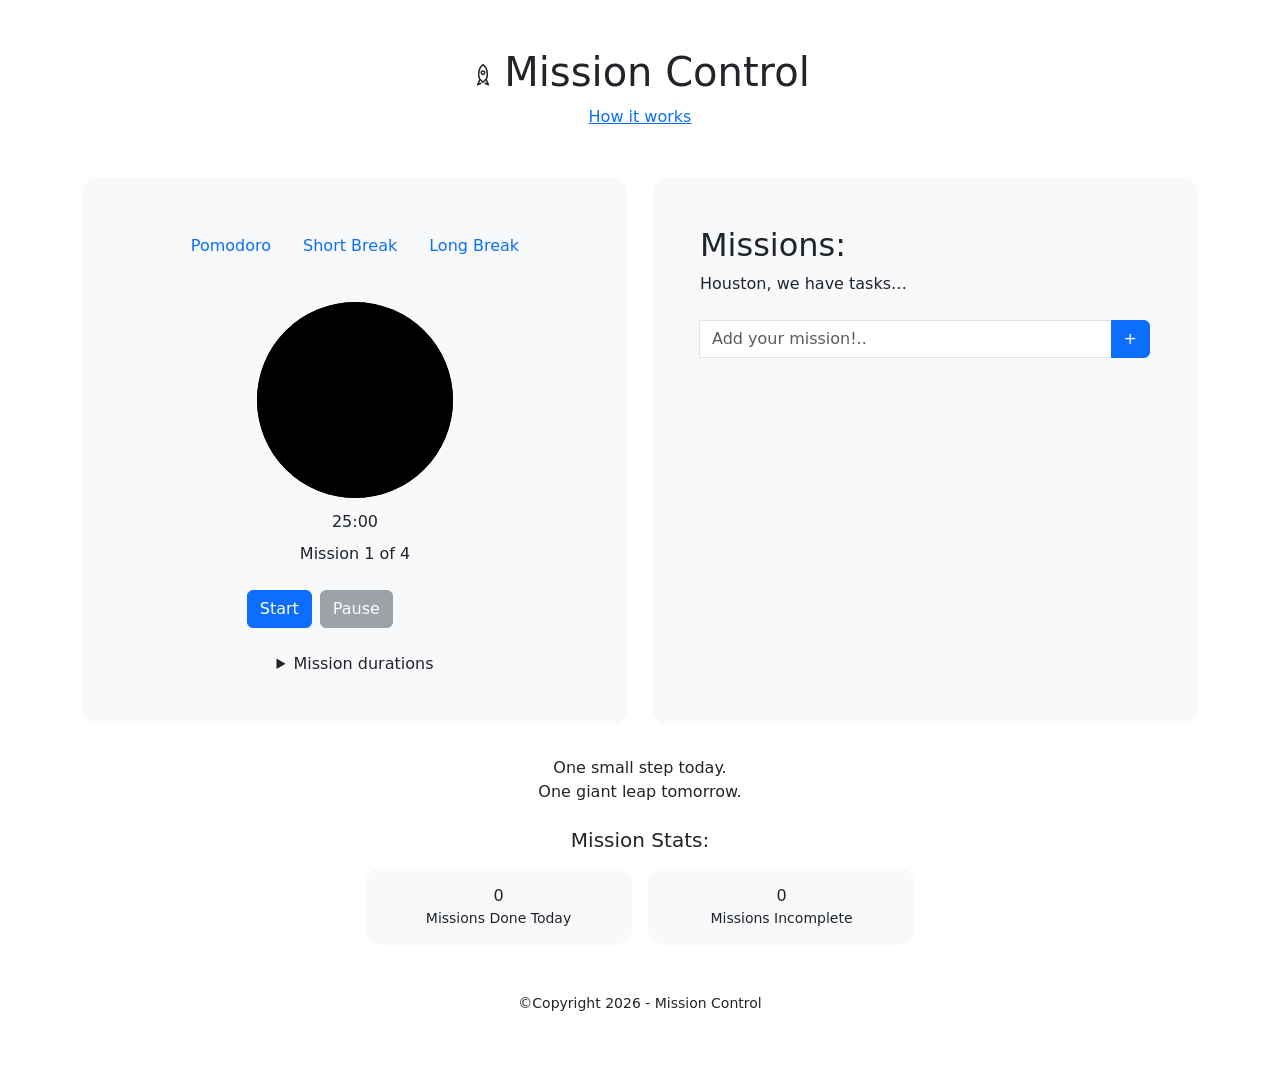
==== index.html @ 8edd3d5d "Adding styling for button and body" ====
<!DOCTYPE html>
<html lang="en">

<head>
  <meta charset="UTF-8">
  <meta name="viewport" content="width=device-width, initial-scale=1.0">
  <title>Mission Control | Pomodoro Timer &amp; Mission List</title>
  <meta name="description" content="Mission Control - a Pomodoro focus timer with a mission (task) list, built for the AI Augmented FullStack Bootcamp hackathon.">

  <!-- Fonts: Sora for display/headings, Inter for body/UI text -->
  <link rel="preconnect" href="https://fonts.googleapis.com">
  <link rel="preconnect" href="https://fonts.gstatic.com" crossorigin>
  <link href="https://fonts.googleapis.com/css2?family=Inter:wght@400;500;600&family=Sora:wght@500;600;700&display=swap" rel="stylesheet">

  <!-- Bootstrap 5.3 -->
  <link href="https://cdn.jsdelivr.net/npm/bootstrap@5.3.3/dist/css/bootstrap.min.css" rel="stylesheet">

  <link rel="stylesheet" href="css/style.css">
</head>

<body>
  <div class="container app-shell py-4 py-md-5">
    <header class="text-center mb-4 mb-md-5">
      <h1 class="app-title d-inline-flex align-items-center gap-2">
        <span class="app-title__icon" aria-hidden="true">
          <svg viewBox="0 0 24 24" width="26" height="26" fill="none" xmlns="http://www.w3.org/2000/svg">
            <path d="M12 2.5c2.5 1.8 4 5 4 8.7 0 1.6-.3 3-.8 4.3l-3.2 3.2-3.2-3.2c-.5-1.3-.8-2.7-.8-4.3 0-3.7 1.5-6.9 4-8.7Z" stroke="currentColor" stroke-width="1.4" stroke-linejoin="round" />
            <circle cx="12" cy="10" r="1.6" stroke="currentColor" stroke-width="1.4" />
            <path d="M9 16.5 7 21l3-1.4M15 16.5l2 4.5-3-1.4" stroke="currentColor" stroke-width="1.4" stroke-linecap="round" stroke-linejoin="round" />
          </svg>
        </span>
        Mission Control
      </h1>
      <div>
        <button type="button" class="btn btn-link instructions-link p-0" data-bs-toggle="modal" data-bs-target="#instructionsModal">
          How it works
        </button>
      </div>
    </header>


    <main class="row g-4">

      <!--  TIMER PANEL — Sarah (Timer core: US-1–5)  -->
      <div class="col-12 col-lg-6">
        <section class="panel card bg-body-tertiary border-0 rounded-4 p-4 p-md-5 h-100 d-flex flex-column align-items-center text-center" aria-labelledby="timer-heading">
          <h2 id="timer-heading" class="visually-hidden">Focus timer</h2>

          <!-- Mode tabs -->
          <div class="nav nav-pills mode-tabs mb-4" role="tablist" aria-label="Timer mode">
            <button type="button" class="nav-link mode-tab is-active" role="tab" aria-selected="true" aria-controls="timer-panel" id="tab-pomodoro" data-mode="pomodoro">Pomodoro</button>
            <button type="button" class="nav-link mode-tab" role="tab" aria-selected="false" aria-controls="timer-panel" id="tab-short" data-mode="short">Short Break</button>
            <button type="button" class="nav-link mode-tab" role="tab" aria-selected="false" aria-controls="timer-panel" id="tab-long" data-mode="long">Long Break</button>
          </div>

          <!-- Circular timer -->
          <div class="timer-ring-wrap mb-2" id="timer-panel" role="tabpanel" aria-labelledby="tab-pomodoro" tabindex="0">
            <svg class="timer-ring" viewBox="0 0 220 220" width="220" height="220" aria-hidden="true">
              <circle class="timer-ring__track" cx="110" cy="110" r="98" />
              <circle class="timer-ring__progress" id="ring-progress" cx="110" cy="110" r="98" />
            </svg>
            <div class="timer-display" id="timer-display" role="timer" aria-live="polite" aria-atomic="true">
              25:00
            </div>
          </div>

          <p class="session-counter text-subtle mb-4" id="session-counter">Mission 1 of 4</p>

          <!-- Controls -->
          <div class="timer-controls d-flex gap-2 mb-4">
            <button type="button" class="btn btn-primary" id="btn-start">Start</button>
            <button type="button" class="btn btn-secondary" id="btn-pause" disabled>Pause</button>
            <button type="button" class="btn btn-outline-light" id="btn-stop">Stop</button>
          </div>

          <!--  Duration settings — Rauhan (Persistence + Settings: US-6, US-12, US-13)  -->
          <details class="settings w-100">
            <summary class="text-subtle">Mission durations</summary>
            <form class="settings__form row g-2 mt-2 justify-content-center" id="settings-form">
              <div class="col-auto">
                <label for="duration-pomodoro" class="form-label small text-subtle mb-1">Pomodoro (min)</label>
                <input type="number" class="form-control form-control-sm" id="duration-pomodoro" name="pomodoro" min="1" max="90" step="1" value="25" inputmode="numeric">
              </div>
              <div class="col-auto">
                <label for="duration-short" class="form-label small text-subtle mb-1">Short Break (min)</label>
                <input type="number" class="form-control form-control-sm" id="duration-short" name="short" min="1" max="30" step="1" value="5" inputmode="numeric">
              </div>
              <div class="col-auto">
                <label for="duration-long" class="form-label small text-subtle mb-1">Long Break (min)</label>
                <input type="number" class="form-control form-control-sm" id="duration-long" name="long" min="1" max="60" step="1" value="15" inputmode="numeric">
              </div>
              <div class="col-12 mt-3">
                <button type="submit" class="btn btn-outline-light btn-sm">Save durations</button>
                <p class="settings__error text-danger small mt-2 mb-0" id="settings-error" role="alert"></p>
              </div>
            </form>
          </details>
          <!--  end Settings — you  -->

          <p class="timer-announcer visually-hidden" id="timer-announcer" aria-live="assertive"></p>
        </section>
      </div>

      <!--  MISSIONS PANEL added by Amir-->
      <div class="col-12 col-lg-6">
        <section class="panel card bg-body-tertiary border-0 rounded-4 p-4 p-md-5 h-100" aria-labelledby="missions-heading">
          <h2 id="missions-heading">Missions:</h2>
          <p class="missions-tagline text-subtle mb-4">Houston, we have tasks&hellip;</p>

          <form class="mission-form input-group mb-1" id="mission-form">
            <label for="mission-input" class="visually-hidden">Add your mission</label>
            <input type="text" class="form-control" id="mission-input" name="mission" placeholder="Add your mission!.." autocomplete="off">
            <button type="submit" class="btn btn-primary" aria-label="Add mission">
              <span aria-hidden="true">+</span>
            </button>
          </form>
          <p class="mission-form__error text-danger small" id="mission-error" role="alert"></p>

          <ul class="mission-list list-group list-group-flush mt-3" id="mission-list">
            <!-- Mission <li> items injected here by js/app.js -->
          </ul>
        </section>
      </div>

      <!--  STATS STRIP added by Amir -->
      <div class="col-12">
        <section class="stats-strip text-center pt-2" aria-labelledby="stats-heading">
          <p class="stats-strip__tagline text-subtle mb-4">One small step today.<br>One giant leap tomorrow.</p>

          <h2 id="stats-heading" class="h5 mb-3">Mission Stats:</h2>
          <div class="row justify-content-center g-3">
            <div class="col-6 col-sm-4 col-md-3">
              <div class="stat-card card bg-body-tertiary border-0 rounded-4 p-3">
                <p class="stat-card__value mb-0" id="stat-done">0</p>
                <p class="stat-card__label text-subtle small mb-0">Missions Done Today</p>
              </div>
            </div>
            <div class="col-6 col-sm-4 col-md-3">
              <div class="stat-card card bg-body-tertiary border-0 rounded-4 p-3">
                <p class="stat-card__value mb-0" id="stat-incomplete">0</p>
                <p class="stat-card__label text-subtle small mb-0">Missions Incomplete</p>
              </div>
            </div>
          </div>
        </section>
      </div>

    </main>
    <!--  FOOTER — Davy (accessibility/usability)  -->
    <footer class="text-center text-subtle small mt-5">
      <p>&copy;Copyright 2026 - Mission Control </p>
    </footer>
  </div>

  <!--  INSTRUCTIONS MODAL added by Amir  -->
  <div class="modal fade" id="instructionsModal" tabindex="-1" aria-hidden="true">
    <div class="modal-dialog modal-dialog-centered" role="dialog" aria-modal="true" aria-labelledby="instructionsModalLabel">
      <div class="modal-content">
        <div class="modal-header">
          <h2 class="modal-title h5" id="instructionsModalLabel">Mission Briefing</h2>
          <button type="button" class="btn-close btn-close-white" data-bs-dismiss="modal" aria-label="Close"></button>
        </div>
        <div class="modal-body">
          <p>Here's how a focus session works:</p>
          <ol class="mb-3">
            <li>Add your missions to the list, and mark one as <strong>current</strong>.</li>
            <li>Press <strong>Start</strong> to begin a 25-minute Pomodoro focus session.</li>
            <li>When it ends, take a 5-minute <strong>Short Break</strong>.</li>
            <li>After 4 Pomodoros, you'll get a longer 15-minute <strong>Long Break</strong>.</li>
            <li>Check missions off as you complete them — your daily stats update automatically.</li>
          </ol>
          <p class="text-subtle small mb-0">Durations are adjustable any time under "Mission durations," and everything is saved automatically so you won't lose your progress on refresh.</p>
        </div>
        <div class="modal-footer">
          <button type="button" class="btn btn-primary" data-bs-dismiss="modal">Got it</button>
        </div>
      </div>
    </div>
  </div>

  
  <!-- Bootstrap JS -->
  <script src="https://cdn.jsdelivr.net/npm/bootstrap@5.3.3/dist/js/bootstrap.bundle.min.js"></script>
  <script type="module" src="assets/js/script.js"></script>
</body>

</html>
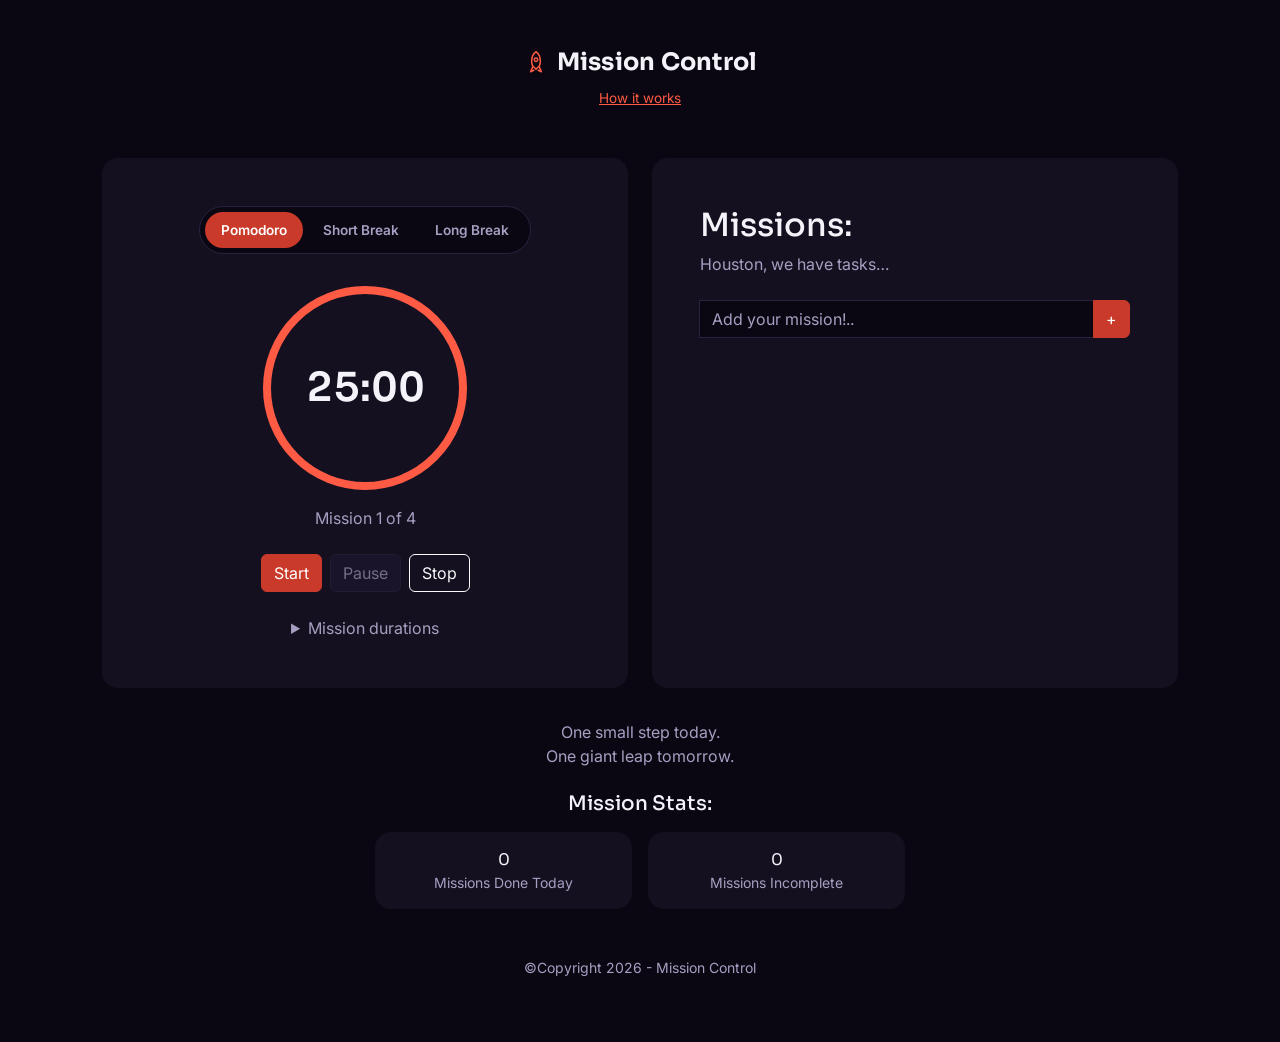
==== commit 932b1aff: "Fix css file path in HTML" ====
--- a/index.html
+++ b/index.html
@@ -15,7 +15,7 @@
   <!-- Bootstrap 5.3 -->
   <link href="https://cdn.jsdelivr.net/npm/bootstrap@5.3.3/dist/css/bootstrap.min.css" rel="stylesheet">
 
-  <link rel="stylesheet" href="css/style.css">
+  <link rel="stylesheet" href="assets/css/style.css">
 </head>
 
 <body>
--- a/assets/css/style.css
+++ b/assets/css/style.css
@@ -0,0 +1,183 @@
+/*  Variables and Theme declarations */
+:root,
+[data-bs-theme="dark"] {
+  /* Surfaces */
+  --color-bg: #0A0712;            /* page background */
+  --color-bg-card: #15101F;       /* panels */
+  --color-bg-card-raised: #1E1730;/* mission list items, inputs */
+  --color-border: #2A2140;
+
+  /* Text  */
+  --color-text-primary: #F5F3FA;
+  --color-text-secondary: #A79FC2;
+
+  /* Accent (tomato)  */
+  --color-accent: #FF5A44;
+  /* Button fill — white  */
+  --color-accent-button: #C93A2A;
+  --color-accent-button-hover: #DB4530;
+
+  --color-success: #34D399;       
+  --color-danger: #FF5A44;        
+
+  --font-display: "Sora", system-ui, sans-serif;
+  --font-body: "Inter", system-ui, sans-serif;
+
+  /* Map onto Bootstrap's own variables so its components inherit the palette */
+  --bs-body-bg: var(--color-bg);
+  --bs-body-color: var(--color-text-primary);
+  --bs-secondary-color: var(--color-text-secondary);
+  --bs-border-color: var(--color-border);
+  --bs-tertiary-bg: var(--color-bg-card);
+  --bs-tertiary-bg-rgb: 21, 16, 31;  
+  --bs-card-bg: var(--color-bg-card);
+
+  --bs-danger: var(--color-danger);
+  --bs-danger-rgb: 255, 90, 68;
+
+  --bs-link-color: var(--color-accent);
+
+}
+
+/*  1a. Buttons —  Customisations and styling */
+
+/*  1b. Buttons — Timer core: Start/Pause  */
+
+.btn-primary {
+  --bs-btn-color: #FFFFFF;
+  --bs-btn-bg: var(--color-accent-button);
+  --bs-btn-border-color: var(--color-accent-button);
+  --bs-btn-hover-color: #FFFFFF;
+  --bs-btn-hover-bg: var(--color-accent-button-hover);
+  --bs-btn-hover-border-color: var(--color-accent-button-hover);
+  --bs-btn-active-color: #FFFFFF;
+  --bs-btn-active-bg: var(--color-accent-button-hover);
+  --bs-btn-active-border-color: var(--color-accent-button-hover);
+  --bs-btn-disabled-color: #FFFFFF;
+  --bs-btn-disabled-bg: var(--color-accent-button);
+  --bs-btn-disabled-border-color: var(--color-accent-button);
+  --bs-btn-focus-shadow-rgb: 201, 58, 42;
+}
+
+
+.btn-secondary {
+  --bs-btn-color: var(--color-text-primary);
+  --bs-btn-bg: var(--color-bg-card-raised);
+  --bs-btn-border-color: var(--color-border);
+  --bs-btn-hover-color: var(--color-text-primary);
+  --bs-btn-hover-bg: #291F42;
+  --bs-btn-hover-border-color: var(--color-border);
+  --bs-btn-active-color: var(--color-text-primary);
+  --bs-btn-active-bg: #291F42;
+  --bs-btn-active-border-color: var(--color-border);
+  --bs-btn-disabled-color: var(--color-text-secondary);
+  --bs-btn-disabled-bg: var(--color-bg-card-raised);
+  --bs-btn-disabled-border-color: var(--color-border);
+}
+
+/*  1c. Buttons — Task List: "Set current"  */
+
+.btn-outline-secondary {
+  --bs-btn-color: var(--color-text-secondary);
+  --bs-btn-border-color: var(--color-border);
+  --bs-btn-hover-color: var(--color-bg);
+  --bs-btn-hover-bg: var(--color-text-secondary);
+  --bs-btn-hover-border-color: var(--color-text-secondary);
+  --bs-btn-active-color: var(--color-bg);
+  --bs-btn-active-bg: var(--color-text-secondary);
+  --bs-btn-active-border-color: var(--color-text-secondary);
+}
+
+/*  1d. Accessibility  — Davy  */
+/* General Body style and typography */
+.text-subtle { color: var(--color-text-secondary) !important; }
+
+body { font-family: var(--font-body); }
+h1, h2, .stat-card__value, .timer-display { font-family: var(--font-display); }
+
+/* Visible keyboard focus everywhere */
+:focus-visible {
+  outline: 3px solid var(--color-accent);
+  outline-offset: 2px;
+}
+
+/*  2. Shell — Davy (general layout/responsive polish)  */
+.app-shell { max-width: 1100px; }
+.app-title {
+  font-size: 1.5rem;
+  font-weight: 700;
+  letter-spacing: 0.01em;
+}
+.app-title__icon { color: var(--color-accent); display: inline-flex; }
+
+.panel { box-shadow: none; } /* flat, clean surfaces instead of drop shadows */
+
+/*  3. Mode tabs — Sarah (Timer core)  */
+.mode-tabs {
+  background-color: var(--color-bg);
+  border: 1px solid var(--color-border);
+  padding: 5px;
+  border-radius: 999px;
+  gap: 4px;
+}
+.mode-tab {
+  color: var(--color-text-secondary);
+  border-radius: 999px;
+  font-size: 0.85rem;
+  font-weight: 600;
+  padding: 8px 16px;
+  border: none;
+  background: transparent;
+}
+.mode-tab.is-active {
+  background-color: var(--color-accent-button);
+  color: #FFFFFF;
+  border-radius: 50px;
+}
+
+/*  4. Timer ring — Sarah (Timer core)  */
+.timer-ring-wrap { position: relative; width: 220px; height: 220px; margin-inline: auto; }
+.timer-ring { transform: rotate(-90deg); }
+.timer-ring__track {
+  fill: none;
+  stroke: var(--color-bg-card-raised);
+  stroke-width: 8;
+}
+.timer-ring__progress {
+  fill: none;
+  stroke: var(--color-accent);
+  stroke-width: 8;
+  stroke-linecap: round;
+  transition: stroke-dashoffset 0.25s linear;
+}
+.timer-display {
+  position: absolute;
+  inset: 0;
+  display: flex;
+  align-items: center;
+  justify-content: center;
+  font-size: 2.5rem;
+  font-weight: 600;
+  font-variant-numeric: tabular-nums;
+  color: var(--color-text-primary);
+}
+
+
+
+/*  8. Instructions link + modal  (accessibility/usability)  */
+.instructions-link {
+  color: var(--color-accent);
+  font-size: 0.85rem;
+  text-decoration: underline;
+}
+.instructions-link:hover,
+.instructions-link:focus-visible { color: var(--color-accent-button-hover); }
+
+.modal-content {
+  background-color: var(--color-bg-card);
+  color: var(--color-text-primary);
+  border: 1px solid var(--color-border);
+}
+.modal-header, .modal-footer { border-color: var(--color-border); }
+.modal-body ol { color: var(--color-text-primary); }
+.modal-body li { margin-bottom: 0.4rem; }
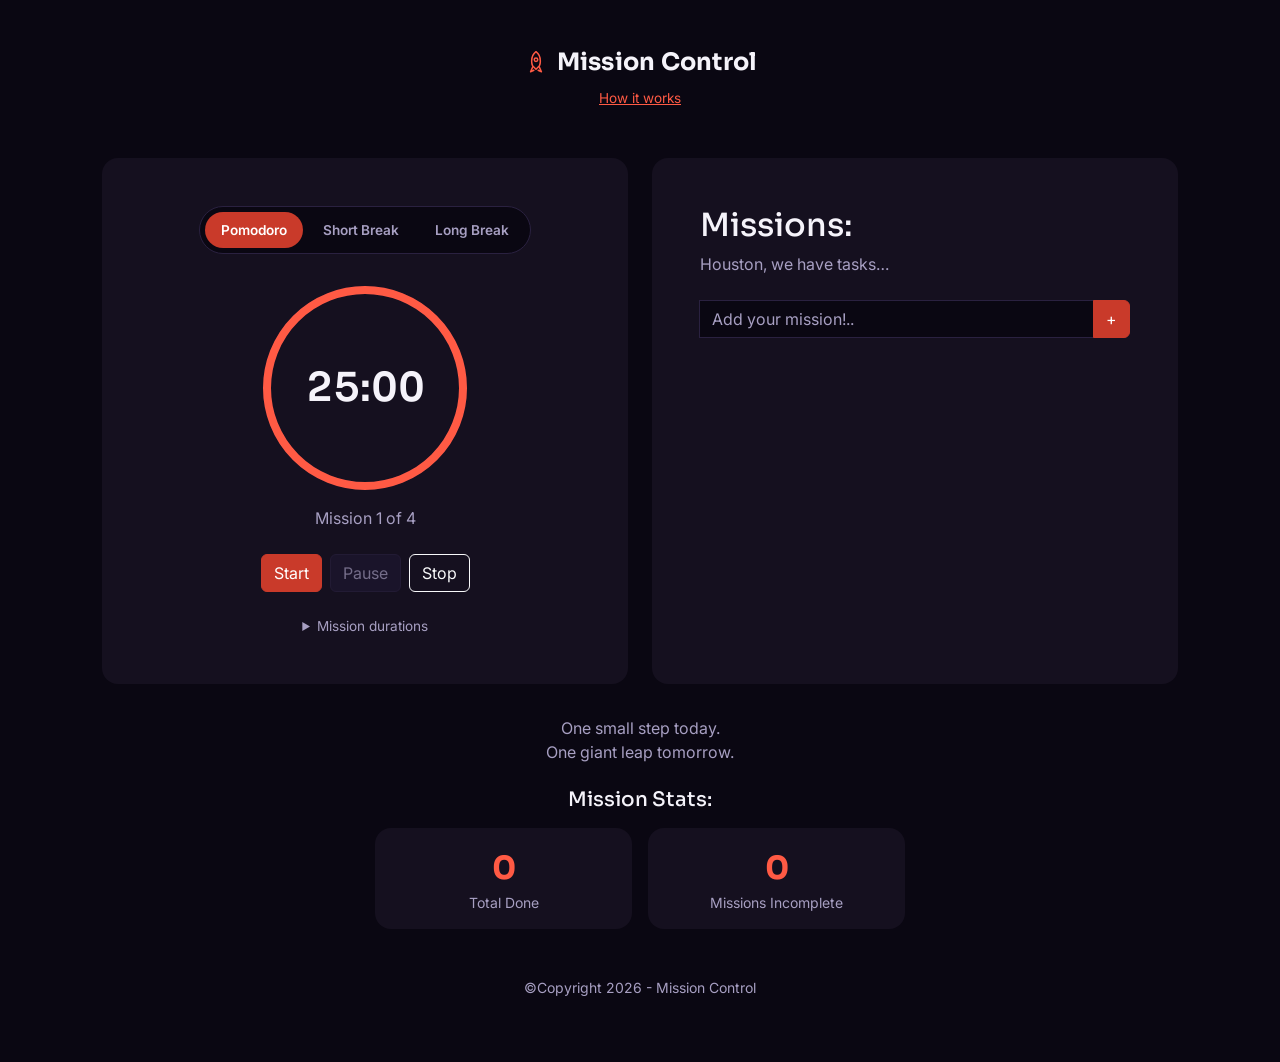
==== commit a45651de: "mission stats text changed" ====
--- a/index.html
+++ b/index.html
@@ -132,7 +132,7 @@
             <div class="col-6 col-sm-4 col-md-3">
               <div class="stat-card card bg-body-tertiary border-0 rounded-4 p-3">
                 <p class="stat-card__value mb-0" id="stat-done">0</p>
-                <p class="stat-card__label text-subtle small mb-0">Missions Done Today</p>
+                <p class="stat-card__label text-subtle small mb-0">Total Done</p>
               </div>
             </div>
             <div class="col-6 col-sm-4 col-md-3">
--- a/assets/css/style.css
+++ b/assets/css/style.css
@@ -119,7 +119,15 @@
   padding: 5px;
   border-radius: 999px;
   gap: 4px;
-}
+  display: flex;
+  flex-wrap: nowrap;
+  overflow-x: auto;
+  overflow-y: hidden;
+  scrollbar-width: none;
+  -ms-overflow-style: none;
+  -webkit-overflow-scrolling: touch;
+}
+.mode-tabs::-webkit-scrollbar { display: none; }
 .mode-tab {
   color: var(--color-text-secondary);
   border-radius: 999px;
@@ -128,12 +136,15 @@
   padding: 8px 16px;
   border: none;
   background: transparent;
+  white-space: nowrap;
+  flex: 0 0 auto;
 }
 .mode-tab.is-active {
   background-color: var(--color-accent-button);
   color: #FFFFFF;
   border-radius: 50px;
 }
+
 
 /*  4. Timer ring — Sarah (Timer core)  */
 .timer-ring-wrap { position: relative; width: 220px; height: 220px; margin-inline: auto; }
@@ -163,6 +174,83 @@
 }
 
 
+/*  5. Settings (mission durations) — you (Persistence + Settings)  */
+.settings { max-width: 360px; }
+.settings summary { cursor: pointer; font-size: 0.85rem; color: var(--color-text-secondary); }
+.settings summary::marker { color: var(--color-text-secondary); }
+.settings input.form-control {
+  background-color: var(--color-bg);
+  border-color: var(--color-border);
+  color: var(--color-text-primary);
+}
+
+/*  6. Mission form + list — Amir (Task List CRUD)  */
+.mission-form input.form-control {
+  background-color: var(--color-bg);
+  border-color: var(--color-border);
+  color: var(--color-text-primary);
+}
+.mission-form input.form-control::placeholder { color: var(--color-text-secondary); }
+
+.mission-list .list-group-item {
+  background-color: transparent;
+  border-color: var(--color-border);
+  padding-left: 0;
+  padding-right: 0;
+}
+
+/* Scroll rather than grow once the list has more than ~5 missions */
+.mission-list {
+  max-height: 21rem;
+  overflow-y: auto;
+  padding-right: 0.5rem;
+  scrollbar-width: thin;                                   /* Firefox */
+  scrollbar-color: var(--color-accent-button) var(--color-bg-card-raised);
+}
+.mission-list::-webkit-scrollbar { width: 8px; }            /* Chrome/Safari/Edge */
+.mission-list::-webkit-scrollbar-track {
+  background-color: var(--color-bg-card-raised);
+  border-radius: 999px;
+}
+.mission-list::-webkit-scrollbar-thumb {
+  background-color: var(--color-accent-button);
+  border-radius: 999px;
+}
+.mission-list::-webkit-scrollbar-thumb:hover {
+  background-color: var(--color-accent-button-hover);
+}
+
+.mission-item.is-current {
+  border-radius: 8px;
+  outline: 2px solid var(--color-accent);
+  outline-offset: -1px;
+}
+.mission-item__label { flex: 1; cursor: pointer; }
+.mission-item.is-complete .mission-item__label {
+  text-decoration: line-through;
+  color: var(--color-text-secondary);
+}
+.mission-item__checkbox { accent-color: var(--color-success); width: 18px; height: 18px; }
+.mission-item__current-btn {
+  --bs-btn-padding-y: 0.15rem;
+  --bs-btn-padding-x: 0.6rem;
+  --bs-btn-font-size: 0.7rem;
+  color: var(--color-text-secondary);
+  border-color: var(--color-border);
+}
+.mission-item.is-current .mission-item__current-btn {
+  color: var(--color-accent);
+  border-color: var(--color-accent);
+}
+
+/*  7. Stat cards — Amir (Task List CRUD: mission counts)  */
+.stat-card__value {
+  font-size: 2rem;
+  font-weight: 700;
+  color: var(--color-accent);
+}
+
+.stat-card { border: 1px solid var(--color-border); }
 
 /*  8. Instructions link + modal  (accessibility/usability)  */
 .instructions-link {
@@ -181,3 +269,23 @@
 .modal-header, .modal-footer { border-color: var(--color-border); }
 .modal-body ol { color: var(--color-text-primary); }
 .modal-body li { margin-bottom: 0.4rem; }
+
+
+@media (max-width: 450px) {
+  .mode-tabs {
+    justify-content: flex-start;
+    padding: 4px;
+    gap: 3px;
+  }
+
+  .mode-tab {
+    font-size: 0.75rem;
+    padding: 7px 10px;
+
+}
+
+@media (prefers-reduced-motion: reduce) {
+  *, *::before, *::after {
+    animation-duration: 0.01ms !important;
+    transition-duration: 0.01ms !important;
+  }
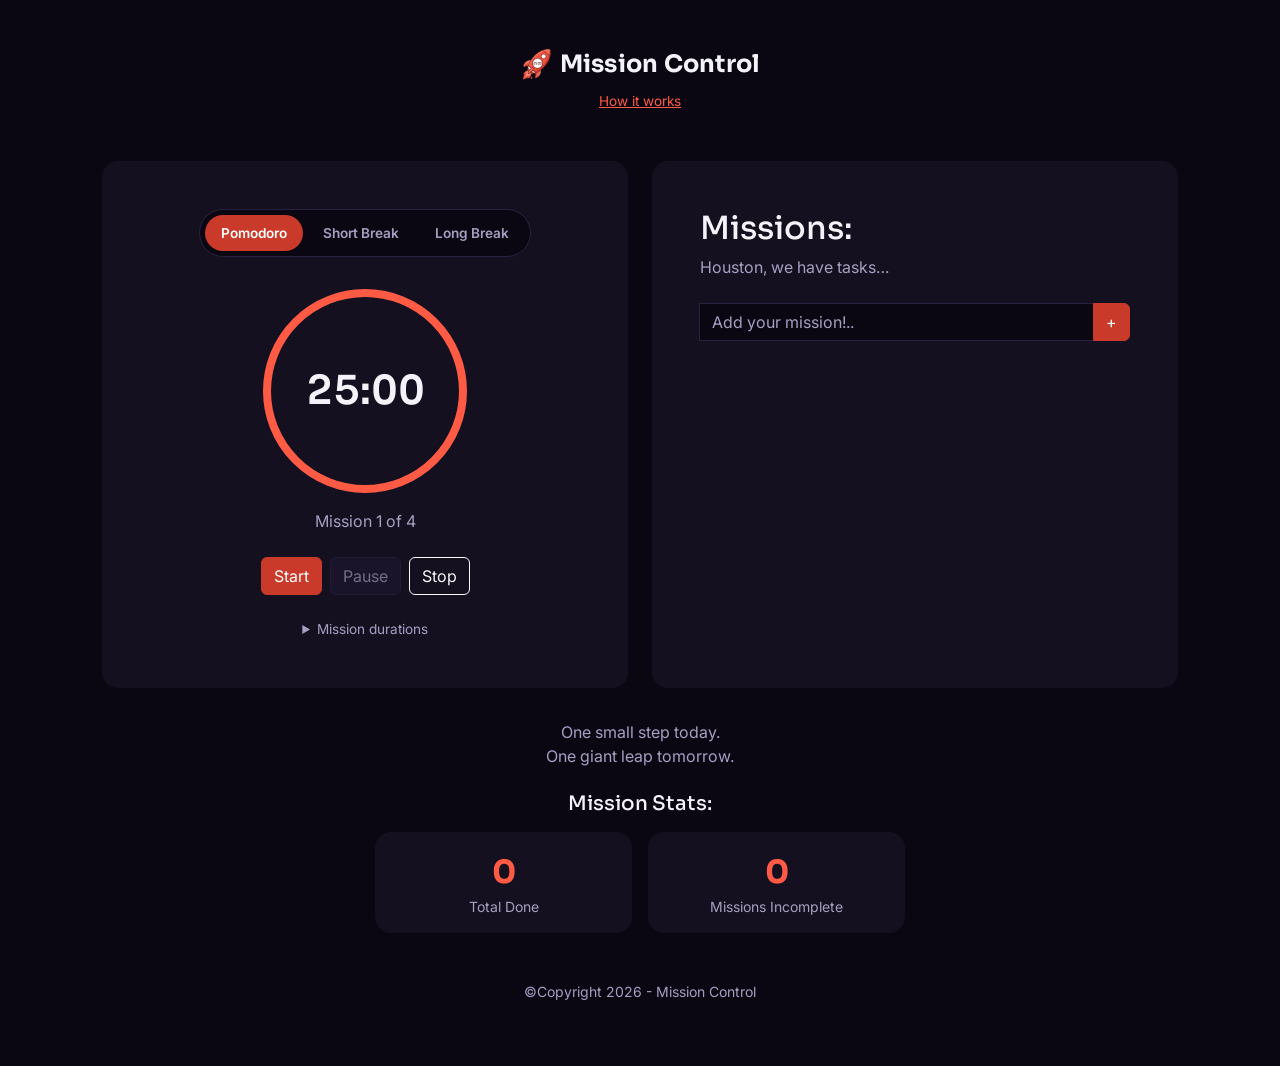
==== commit 2984f188: "fav icons and icon in header" ====
--- a/index.html
+++ b/index.html
@@ -16,6 +16,12 @@
   <link href="https://cdn.jsdelivr.net/npm/bootstrap@5.3.3/dist/css/bootstrap.min.css" rel="stylesheet">
 
   <link rel="stylesheet" href="assets/css/style.css">
+
+  <!-- Favicon -->
+  <link rel="apple-touch-icon" sizes="180x180" href="/apple-touch-icon.png">
+  <link rel="icon" type="image/png" sizes="32x32" href="/favicon-32x32.png">
+  <link rel="icon" type="image/png" sizes="16x16" href="/favicon-16x16.png">
+  <link rel="manifest" href="/site.webmanifest">
 </head>
 
 <body>
@@ -23,11 +29,7 @@
     <header class="text-center mb-4 mb-md-5">
       <h1 class="app-title d-inline-flex align-items-center gap-2">
         <span class="app-title__icon" aria-hidden="true">
-          <svg viewBox="0 0 24 24" width="26" height="26" fill="none" xmlns="http://www.w3.org/2000/svg">
-            <path d="M12 2.5c2.5 1.8 4 5 4 8.7 0 1.6-.3 3-.8 4.3l-3.2 3.2-3.2-3.2c-.5-1.3-.8-2.7-.8-4.3 0-3.7 1.5-6.9 4-8.7Z" stroke="currentColor" stroke-width="1.4" stroke-linejoin="round" />
-            <circle cx="12" cy="10" r="1.6" stroke="currentColor" stroke-width="1.4" />
-            <path d="M9 16.5 7 21l3-1.4M15 16.5l2 4.5-3-1.4" stroke="currentColor" stroke-width="1.4" stroke-linecap="round" stroke-linejoin="round" />
-          </svg>
+          <img src="/favicon-32x32.png" alt="Mission Control logo">
         </span>
         Mission Control
       </h1>
@@ -178,7 +180,7 @@
     </div>
   </div>
 
-  
+
   <!-- Bootstrap JS -->
   <script src="https://cdn.jsdelivr.net/npm/bootstrap@5.3.3/dist/js/bootstrap.bundle.min.js"></script>
   <script type="module" src="assets/js/script.js"></script>
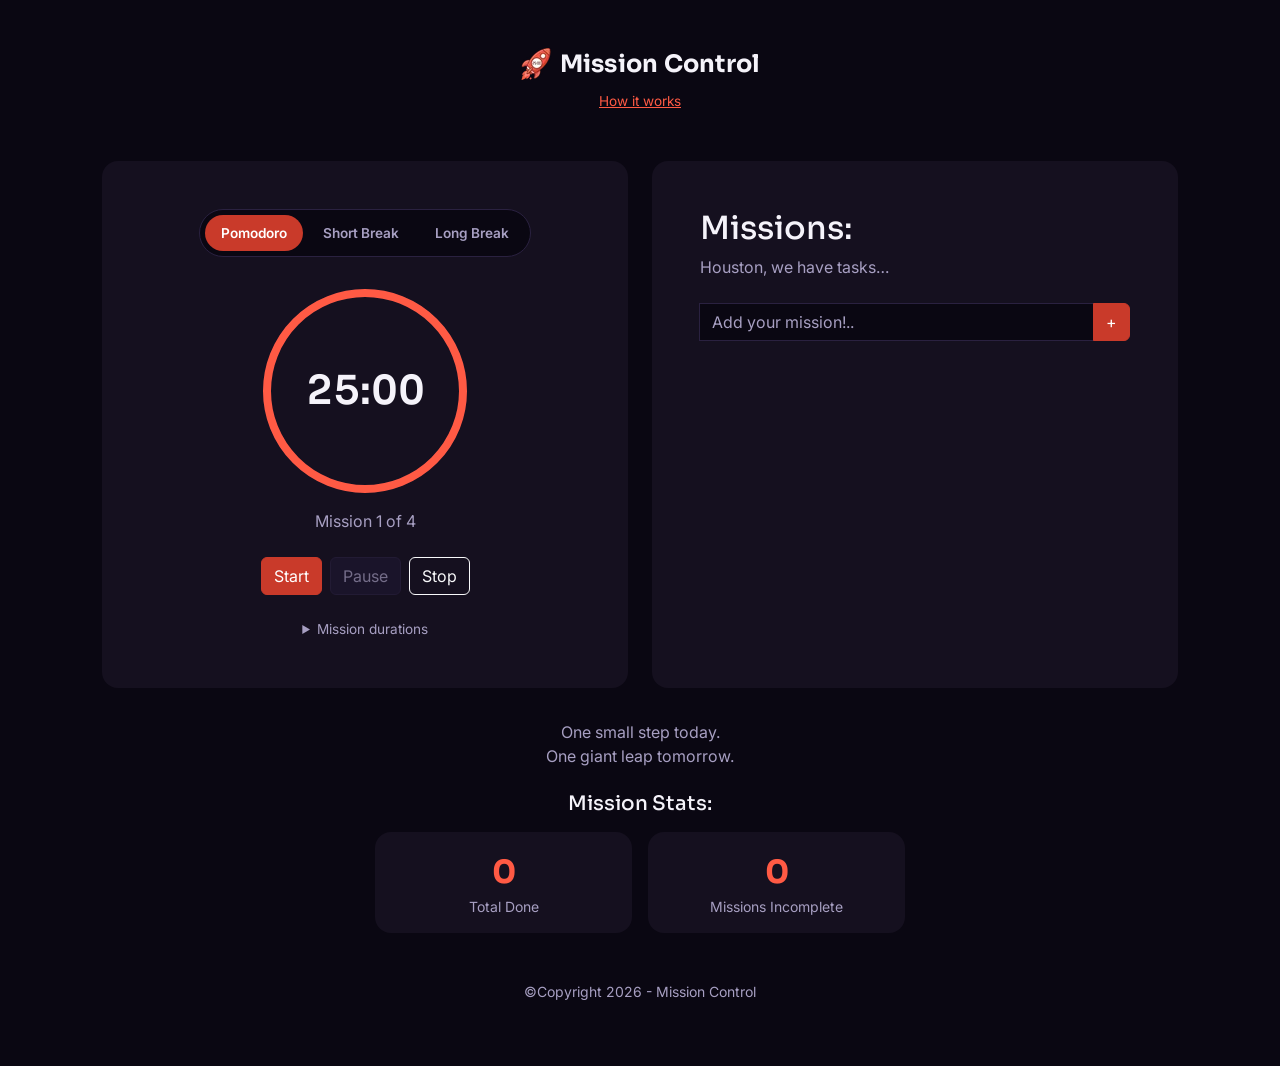
==== commit a66bb8f3: "fix logo" ====
--- a/index.html
+++ b/index.html
@@ -18,10 +18,10 @@
   <link rel="stylesheet" href="assets/css/style.css">
 
   <!-- Favicon -->
-  <link rel="apple-touch-icon" sizes="180x180" href="/apple-touch-icon.png">
-  <link rel="icon" type="image/png" sizes="32x32" href="/favicon-32x32.png">
-  <link rel="icon" type="image/png" sizes="16x16" href="/favicon-16x16.png">
-  <link rel="manifest" href="/site.webmanifest">
+  <link rel="apple-touch-icon" sizes="180x180" href="assets/images/favicons/apple-touch-icon.png">
+  <link rel="icon" type="image/png" sizes="32x32" href="assets/images/favicons/favicon-32x32.png">
+  <link rel="icon" type="image/png" sizes="16x16" href="assets/images/favicons/favicon-16x16.png">
+  <link rel="manifest" href="assets/images/favicons/site.webmanifest">
 </head>
 
 <body>
@@ -29,7 +29,7 @@
     <header class="text-center mb-4 mb-md-5">
       <h1 class="app-title d-inline-flex align-items-center gap-2">
         <span class="app-title__icon" aria-hidden="true">
-          <img src="/favicon-32x32.png" alt="Mission Control logo">
+          <img src="assets/images/logo.webp" alt="Mission Control logo">
         </span>
         Mission Control
       </h1>
--- a/assets/css/style.css
+++ b/assets/css/style.css
@@ -2,23 +2,23 @@
 :root,
 [data-bs-theme="dark"] {
   /* Surfaces */
-  --color-bg: #0A0712;            /* page background */
-  --color-bg-card: #15101F;       /* panels */
-  --color-bg-card-raised: #1E1730;/* mission list items, inputs */
-  --color-border: #2A2140;
+  --color-bg: #0a0712; /* page background */
+  --color-bg-card: #15101f; /* panels */
+  --color-bg-card-raised: #1e1730; /* mission list items, inputs */
+  --color-border: #2a2140;
 
   /* Text  */
-  --color-text-primary: #F5F3FA;
-  --color-text-secondary: #A79FC2;
+  --color-text-primary: #f5f3fa;
+  --color-text-secondary: #a79fc2;
 
   /* Accent (tomato)  */
-  --color-accent: #FF5A44;
+  --color-accent: #ff5a44;
   /* Button fill — white  */
-  --color-accent-button: #C93A2A;
-  --color-accent-button-hover: #DB4530;
-
-  --color-success: #34D399;       
-  --color-danger: #FF5A44;        
+  --color-accent-button: #c93a2a;
+  --color-accent-button-hover: #db4530;
+
+  --color-success: #34d399;
+  --color-danger: #ff5a44;
 
   --font-display: "Sora", system-ui, sans-serif;
   --font-body: "Inter", system-ui, sans-serif;
@@ -29,14 +29,13 @@
   --bs-secondary-color: var(--color-text-secondary);
   --bs-border-color: var(--color-border);
   --bs-tertiary-bg: var(--color-bg-card);
-  --bs-tertiary-bg-rgb: 21, 16, 31;  
+  --bs-tertiary-bg-rgb: 21, 16, 31;
   --bs-card-bg: var(--color-bg-card);
 
   --bs-danger: var(--color-danger);
   --bs-danger-rgb: 255, 90, 68;
 
   --bs-link-color: var(--color-accent);
-
 }
 
 /*  1a. Buttons —  Customisations and styling */
@@ -44,31 +43,30 @@
 /*  1b. Buttons — Timer core: Start/Pause  */
 
 .btn-primary {
-  --bs-btn-color: #FFFFFF;
+  --bs-btn-color: #ffffff;
   --bs-btn-bg: var(--color-accent-button);
   --bs-btn-border-color: var(--color-accent-button);
-  --bs-btn-hover-color: #FFFFFF;
+  --bs-btn-hover-color: #ffffff;
   --bs-btn-hover-bg: var(--color-accent-button-hover);
   --bs-btn-hover-border-color: var(--color-accent-button-hover);
-  --bs-btn-active-color: #FFFFFF;
+  --bs-btn-active-color: #ffffff;
   --bs-btn-active-bg: var(--color-accent-button-hover);
   --bs-btn-active-border-color: var(--color-accent-button-hover);
-  --bs-btn-disabled-color: #FFFFFF;
+  --bs-btn-disabled-color: #ffffff;
   --bs-btn-disabled-bg: var(--color-accent-button);
   --bs-btn-disabled-border-color: var(--color-accent-button);
   --bs-btn-focus-shadow-rgb: 201, 58, 42;
 }
-
 
 .btn-secondary {
   --bs-btn-color: var(--color-text-primary);
   --bs-btn-bg: var(--color-bg-card-raised);
   --bs-btn-border-color: var(--color-border);
   --bs-btn-hover-color: var(--color-text-primary);
-  --bs-btn-hover-bg: #291F42;
+  --bs-btn-hover-bg: #291f42;
   --bs-btn-hover-border-color: var(--color-border);
   --bs-btn-active-color: var(--color-text-primary);
-  --bs-btn-active-bg: #291F42;
+  --bs-btn-active-bg: #291f42;
   --bs-btn-active-border-color: var(--color-border);
   --bs-btn-disabled-color: var(--color-text-secondary);
   --bs-btn-disabled-bg: var(--color-bg-card-raised);
@@ -90,10 +88,19 @@
 
 /*  1d. Accessibility  — Davy  */
 /* General Body style and typography */
-.text-subtle { color: var(--color-text-secondary) !important; }
-
-body { font-family: var(--font-body); }
-h1, h2, .stat-card__value, .timer-display { font-family: var(--font-display); }
+.text-subtle {
+  color: var(--color-text-secondary) !important;
+}
+
+body {
+  font-family: var(--font-body);
+}
+h1,
+h2,
+.stat-card__value,
+.timer-display {
+  font-family: var(--font-display);
+}
 
 /* Visible keyboard focus everywhere */
 :focus-visible {
@@ -102,15 +109,22 @@
 }
 
 /*  2. Shell — Davy (general layout/responsive polish)  */
-.app-shell { max-width: 1100px; }
+.app-shell {
+  max-width: 1100px;
+}
 .app-title {
   font-size: 1.5rem;
   font-weight: 700;
   letter-spacing: 0.01em;
 }
-.app-title__icon { color: var(--color-accent); display: inline-flex; }
-
-.panel { box-shadow: none; } /* flat, clean surfaces instead of drop shadows */
+.app-title__icon {
+  color: var(--color-accent);
+  display: inline-flex;
+}
+
+.panel {
+  box-shadow: none;
+} /* flat, clean surfaces instead of drop shadows */
 
 /*  3. Mode tabs — Sarah (Timer core)  */
 .mode-tabs {
@@ -141,14 +155,21 @@
 }
 .mode-tab.is-active {
   background-color: var(--color-accent-button);
-  color: #FFFFFF;
+  color: #ffffff;
   border-radius: 50px;
 }
 
 
 /*  4. Timer ring — Sarah (Timer core)  */
-.timer-ring-wrap { position: relative; width: 220px; height: 220px; margin-inline: auto; }
-.timer-ring { transform: rotate(-90deg); }
+.timer-ring-wrap {
+  position: relative;
+  width: 220px;
+  height: 220px;
+  margin-inline: auto;
+}
+.timer-ring {
+  transform: rotate(-90deg);
+}
 .timer-ring__track {
   fill: none;
   stroke: var(--color-bg-card-raised);
@@ -173,11 +194,18 @@
   color: var(--color-text-primary);
 }
 
-
 /*  5. Settings (mission durations) — you (Persistence + Settings)  */
-.settings { max-width: 360px; }
-.settings summary { cursor: pointer; font-size: 0.85rem; color: var(--color-text-secondary); }
-.settings summary::marker { color: var(--color-text-secondary); }
+.settings {
+  max-width: 360px;
+}
+.settings summary {
+  cursor: pointer;
+  font-size: 0.85rem;
+  color: var(--color-text-secondary);
+}
+.settings summary::marker {
+  color: var(--color-text-secondary);
+}
 .settings input.form-control {
   background-color: var(--color-bg);
   border-color: var(--color-border);
@@ -190,7 +218,9 @@
   border-color: var(--color-border);
   color: var(--color-text-primary);
 }
-.mission-form input.form-control::placeholder { color: var(--color-text-secondary); }
+.mission-form input.form-control::placeholder {
+  color: var(--color-text-secondary);
+}
 
 .mission-list .list-group-item {
   background-color: transparent;
@@ -204,10 +234,12 @@
   max-height: 21rem;
   overflow-y: auto;
   padding-right: 0.5rem;
-  scrollbar-width: thin;                                   /* Firefox */
+  scrollbar-width: thin; /* Firefox */
   scrollbar-color: var(--color-accent-button) var(--color-bg-card-raised);
 }
-.mission-list::-webkit-scrollbar { width: 8px; }            /* Chrome/Safari/Edge */
+.mission-list::-webkit-scrollbar {
+  width: 8px;
+} /* Chrome/Safari/Edge */
 .mission-list::-webkit-scrollbar-track {
   background-color: var(--color-bg-card-raised);
   border-radius: 999px;
@@ -225,12 +257,19 @@
   outline: 2px solid var(--color-accent);
   outline-offset: -1px;
 }
-.mission-item__label { flex: 1; cursor: pointer; }
+.mission-item__label {
+  flex: 1;
+  cursor: pointer;
+}
 .mission-item.is-complete .mission-item__label {
   text-decoration: line-through;
   color: var(--color-text-secondary);
 }
-.mission-item__checkbox { accent-color: var(--color-success); width: 18px; height: 18px; }
+.mission-item__checkbox {
+  accent-color: var(--color-success);
+  width: 18px;
+  height: 18px;
+}
 .mission-item__current-btn {
   --bs-btn-padding-y: 0.15rem;
   --bs-btn-padding-x: 0.6rem;
@@ -250,7 +289,9 @@
   color: var(--color-accent);
 }
 
-.stat-card { border: 1px solid var(--color-border); }
+.stat-card {
+  border: 1px solid var(--color-border);
+}
 
 /*  8. Instructions link + modal  (accessibility/usability)  */
 .instructions-link {
@@ -259,17 +300,25 @@
   text-decoration: underline;
 }
 .instructions-link:hover,
-.instructions-link:focus-visible { color: var(--color-accent-button-hover); }
+.instructions-link:focus-visible {
+  color: var(--color-accent-button-hover);
+}
 
 .modal-content {
   background-color: var(--color-bg-card);
   color: var(--color-text-primary);
   border: 1px solid var(--color-border);
 }
-.modal-header, .modal-footer { border-color: var(--color-border); }
-.modal-body ol { color: var(--color-text-primary); }
-.modal-body li { margin-bottom: 0.4rem; }
-
+.modal-header,
+.modal-footer {
+  border-color: var(--color-border);
+}
+.modal-body ol {
+  color: var(--color-text-primary);
+}
+.modal-body li {
+  margin-bottom: 0.4rem;
+}
 
 @media (max-width: 450px) {
   .mode-tabs {
@@ -281,11 +330,88 @@
   .mode-tab {
     font-size: 0.75rem;
     padding: 7px 10px;
-
+  }
+}
+
+
+@media (max-width: 450px) {
+  .mode-tabs {
+    justify-content: flex-start;
+    padding: 4px;
+    gap: 3px;
+  }
+
+  .mode-tab {
+    font-size: 0.75rem;
+    padding: 7px 10px;
+  }
+}
+
+.error-page {
+  min-height: 100vh;
+  display: grid;
+  place-items: center;
+  padding: 2rem 1rem;
+  background-color: var(--color-bg);
+  color: var(--color-text-primary);
+}
+
+.error-page__card {
+  width: min(100%, 540px);
+  border: 1px solid var(--color-border);
+  background-color: var(--color-bg-card);
+  border-radius: 24px;
+  padding: 3rem 2rem;
+  box-shadow: inset 0 0 0 1px rgba(255, 255, 255, 0.02);
+}
+
+.error-page__eyebrow {
+  font-family: var(--font-display);
+  color: var(--color-accent);
+  text-transform: uppercase;
+  letter-spacing: 0.2em;
+  font-size: 0.8rem;
+}
+
+.error-page__illustration {
+  font-size: clamp(3rem, 6vw, 6rem);
+  display: inline-flex;
+  align-items: center;
+  justify-content: center;
+  width: 6rem;
+  height: 6rem;
+  margin-inline: auto;
+  border-radius: 50%;
+  background-color: rgba(255, 90, 68, 0.16);
+  color: var(--color-accent);
+}
+
+.error-page__title {
+  font-family: var(--font-display);
+  font-size: clamp(2.25rem, 4vw, 3rem);
+  margin-bottom: 0.75rem;
+}
+
+.error-page__description {
+  color: var(--color-text-secondary);
+  font-size: 1rem;
+  line-height: 1.75;
+  max-width: 38rem;
+  margin-inline: auto;
+}
+
+@media (max-width: 575px) {
+  .error-page__card {
+    padding: 2.5rem 1.5rem;
+  }
 }
 
 @media (prefers-reduced-motion: reduce) {
-  *, *::before, *::after {
+  *,
+  *::before,
+  *::after {
     animation-duration: 0.01ms !important;
     transition-duration: 0.01ms !important;
-  }+  }
+
+}
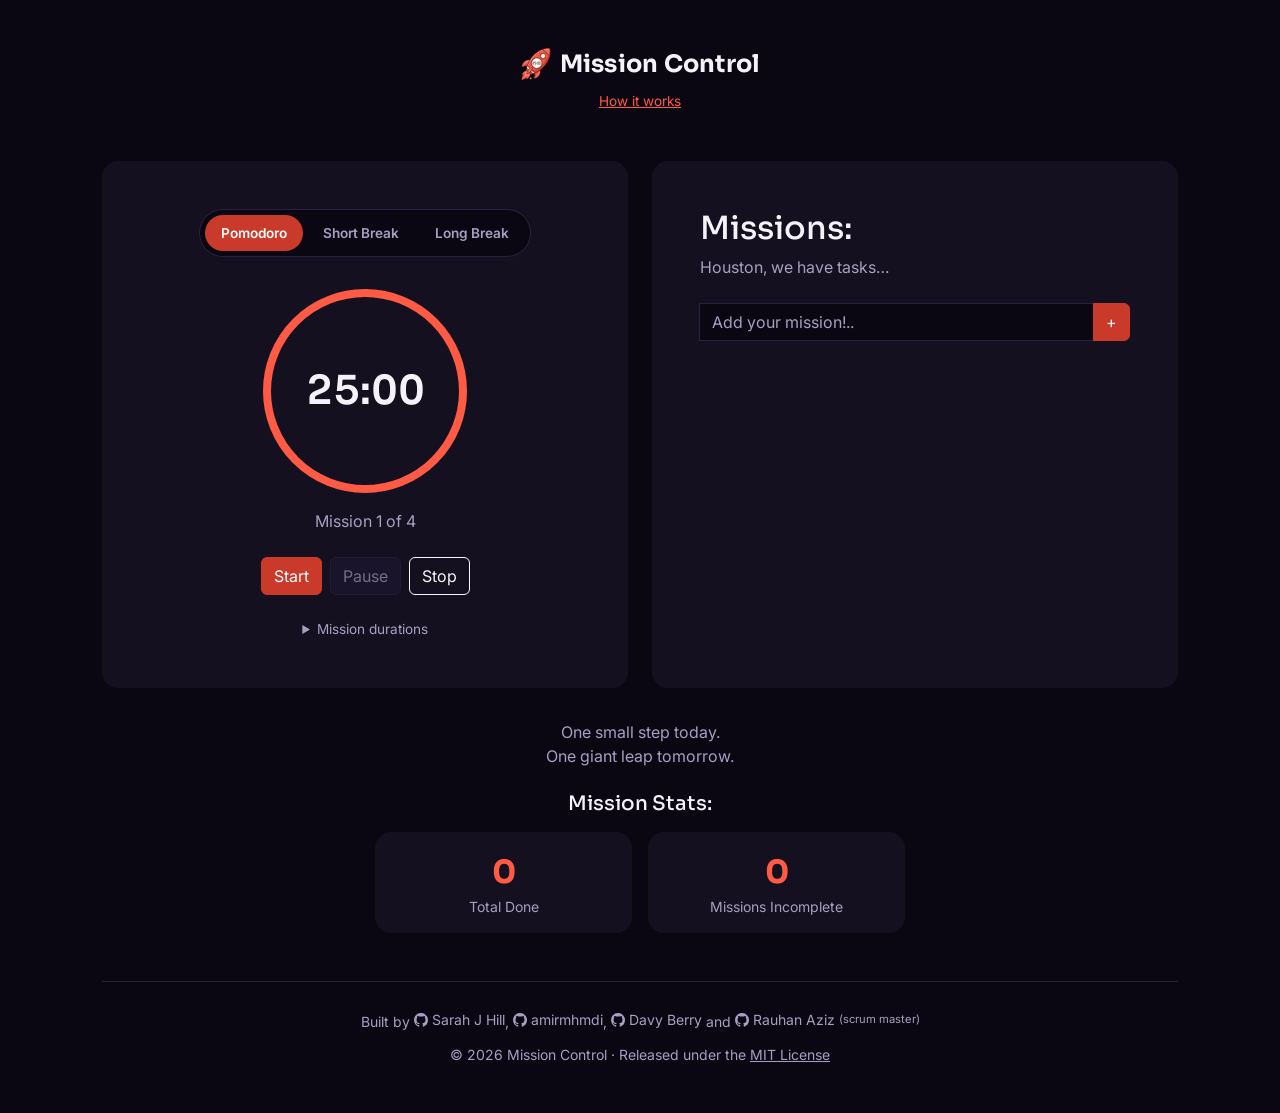
==== commit ba12a0c2: "Footer credits" ====
--- a/index.html
+++ b/index.html
@@ -29,7 +29,7 @@
     <header class="text-center mb-4 mb-md-5">
       <h1 class="app-title d-inline-flex align-items-center gap-2">
         <span class="app-title__icon" aria-hidden="true">
-          <img src="assets/images/logo.webp" alt="Mission Control logo">
+          <img src="assets/images/logo.webp" alt="" width="32" height="32" decoding="async">
         </span>
         Mission Control
       </h1>
@@ -149,8 +149,30 @@
 
     </main>
     <!--  FOOTER — Davy (accessibility/usability)  -->
-    <footer class="text-center text-subtle small mt-5">
-      <p>&copy;Copyright 2026 - Mission Control </p>
+    <footer class="app-footer text-center text-subtle small mt-5 pt-4">
+      <p class="app-footer__built-by mb-2">
+        Built by
+        <a href="https://github.com/sarahjhill" target="_blank" rel="noopener noreferrer" class="app-footer__link">
+          <svg class="app-footer__gh-icon" viewBox="0 0 16 16" width="14" height="14" fill="currentColor" aria-hidden="true"><path d="M8 0C3.58 0 0 3.58 0 8c0 3.54 2.29 6.53 5.47 7.59.4.07.55-.17.55-.38 0-.19-.01-.82-.01-1.49-2.01.37-2.53-.49-2.69-.94-.09-.23-.48-.94-.82-1.13-.28-.15-.68-.52-.01-.53.63-.01 1.08.58 1.23.82.72 1.21 1.87.87 2.33.66.07-.52.28-.87.51-1.07-1.78-.2-3.64-.89-3.64-3.95 0-.87.31-1.59.82-2.15-.08-.2-.36-1.02.08-2.12 0 0 .67-.21 2.2.82.64-.18 1.32-.27 2-.27.68 0 1.36.09 2 .27 1.53-1.04 2.2-.82 2.2-.82.44 1.1.16 1.92.08 2.12.51.56.82 1.27.82 2.15 0 3.07-1.87 3.75-3.65 3.95.29.25.54.73.54 1.48 0 1.07-.01 1.93-.01 2.2 0 .21.15.46.55.38A8.01 8.01 0 0 0 16 8c0-4.42-3.58-8-8-8Z"/></svg>
+          Sarah J Hill
+        </a>,
+        <a href="https://github.com/amirmhmdi" target="_blank" rel="noopener noreferrer" class="app-footer__link">
+          <svg class="app-footer__gh-icon" viewBox="0 0 16 16" width="14" height="14" fill="currentColor" aria-hidden="true"><path d="M8 0C3.58 0 0 3.58 0 8c0 3.54 2.29 6.53 5.47 7.59.4.07.55-.17.55-.38 0-.19-.01-.82-.01-1.49-2.01.37-2.53-.49-2.69-.94-.09-.23-.48-.94-.82-1.13-.28-.15-.68-.52-.01-.53.63-.01 1.08.58 1.23.82.72 1.21 1.87.87 2.33.66.07-.52.28-.87.51-1.07-1.78-.2-3.64-.89-3.64-3.95 0-.87.31-1.59.82-2.15-.08-.2-.36-1.02.08-2.12 0 0 .67-.21 2.2.82.64-.18 1.32-.27 2-.27.68 0 1.36.09 2 .27 1.53-1.04 2.2-.82 2.2-.82.44 1.1.16 1.92.08 2.12.51.56.82 1.27.82 2.15 0 3.07-1.87 3.75-3.65 3.95.29.25.54.73.54 1.48 0 1.07-.01 1.93-.01 2.2 0 .21.15.46.55.38A8.01 8.01 0 0 0 16 8c0-4.42-3.58-8-8-8Z"/></svg>
+          amirmhmdi
+        </a>,
+        <a href="https://github.com/davy-berry" target="_blank" rel="noopener noreferrer" class="app-footer__link">
+          <svg class="app-footer__gh-icon" viewBox="0 0 16 16" width="14" height="14" fill="currentColor" aria-hidden="true"><path d="M8 0C3.58 0 0 3.58 0 8c0 3.54 2.29 6.53 5.47 7.59.4.07.55-.17.55-.38 0-.19-.01-.82-.01-1.49-2.01.37-2.53-.49-2.69-.94-.09-.23-.48-.94-.82-1.13-.28-.15-.68-.52-.01-.53.63-.01 1.08.58 1.23.82.72 1.21 1.87.87 2.33.66.07-.52.28-.87.51-1.07-1.78-.2-3.64-.89-3.64-3.95 0-.87.31-1.59.82-2.15-.08-.2-.36-1.02.08-2.12 0 0 .67-.21 2.2.82.64-.18 1.32-.27 2-.27.68 0 1.36.09 2 .27 1.53-1.04 2.2-.82 2.2-.82.44 1.1.16 1.92.08 2.12.51.56.82 1.27.82 2.15 0 3.07-1.87 3.75-3.65 3.95.29.25.54.73.54 1.48 0 1.07-.01 1.93-.01 2.2 0 .21.15.46.55.38A8.01 8.01 0 0 0 16 8c0-4.42-3.58-8-8-8Z"/></svg>
+          Davy Berry
+        </a>
+        and
+        <a href="https://github.com/Azizr96" target="_blank" rel="noopener noreferrer" class="app-footer__link">
+          <svg class="app-footer__gh-icon" viewBox="0 0 16 16" width="14" height="14" fill="currentColor" aria-hidden="true"><path d="M8 0C3.58 0 0 3.58 0 8c0 3.54 2.29 6.53 5.47 7.59.4.07.55-.17.55-.38 0-.19-.01-.82-.01-1.49-2.01.37-2.53-.49-2.69-.94-.09-.23-.48-.94-.82-1.13-.28-.15-.68-.52-.01-.53.63-.01 1.08.58 1.23.82.72 1.21 1.87.87 2.33.66.07-.52.28-.87.51-1.07-1.78-.2-3.64-.89-3.64-3.95 0-.87.31-1.59.82-2.15-.08-.2-.36-1.02.08-2.12 0 0 .67-.21 2.2.82.64-.18 1.32-.27 2-.27.68 0 1.36.09 2 .27 1.53-1.04 2.2-.82 2.2-.82.44 1.1.16 1.92.08 2.12.51.56.82 1.27.82 2.15 0 3.07-1.87 3.75-3.65 3.95.29.25.54.73.54 1.48 0 1.07-.01 1.93-.01 2.2 0 .21.15.46.55.38A8.01 8.01 0 0 0 16 8c0-4.42-3.58-8-8-8Z"/></svg>
+          Rauhan Aziz <span class="app-footer__role">(scrum master)</span>
+        </a>
+      </p>
+      <p class="app-footer__meta mb-0">
+        &copy; 2026 Mission Control &middot; Released under the <a href="LICENSE" target="_blank" rel="noopener noreferrer" class="app-footer__link app-footer__link--inline">MIT License</a>
+      </p>
     </footer>
   </div>
 
@@ -181,8 +203,8 @@
   </div>
 
 
-  <!-- Bootstrap JS -->
-  <script src="https://cdn.jsdelivr.net/npm/bootstrap@5.3.3/dist/js/bootstrap.bundle.min.js"></script>
+  <!-- Bootstrap JS — non-bundle build: we only use the Modal, so Popper is not needed -->
+  <script defer src="https://cdn.jsdelivr.net/npm/bootstrap@5.3.3/dist/js/bootstrap.min.js"></script>
   <script type="module" src="assets/js/script.js"></script>
 </body>
 
--- a/assets/css/style.css
+++ b/assets/css/style.css
@@ -415,3 +415,36 @@
   }
 
 }
+
+/*  9. Footer — Davy (accessibility/usability)  */
+.app-footer {
+  border-top: 1px solid var(--color-border);
+}
+
+.app-footer__built-by {
+  line-height: 2;
+}
+
+.app-footer__link {
+  color: var(--color-text-secondary);
+  text-decoration: none;
+  display: inline-flex;
+  align-items: center;
+  gap: 4px;
+  border-radius: 4px;
+}
+.app-footer__link:hover,
+.app-footer__link:focus-visible {
+  color: var(--color-accent);
+}
+.app-footer__link--inline {
+  text-decoration: underline;
+}
+
+.app-footer__gh-icon {
+  flex-shrink: 0;
+}
+.app-footer__role {
+  color: var(--color-text-secondary);
+  font-size: 0.8em;
+}
